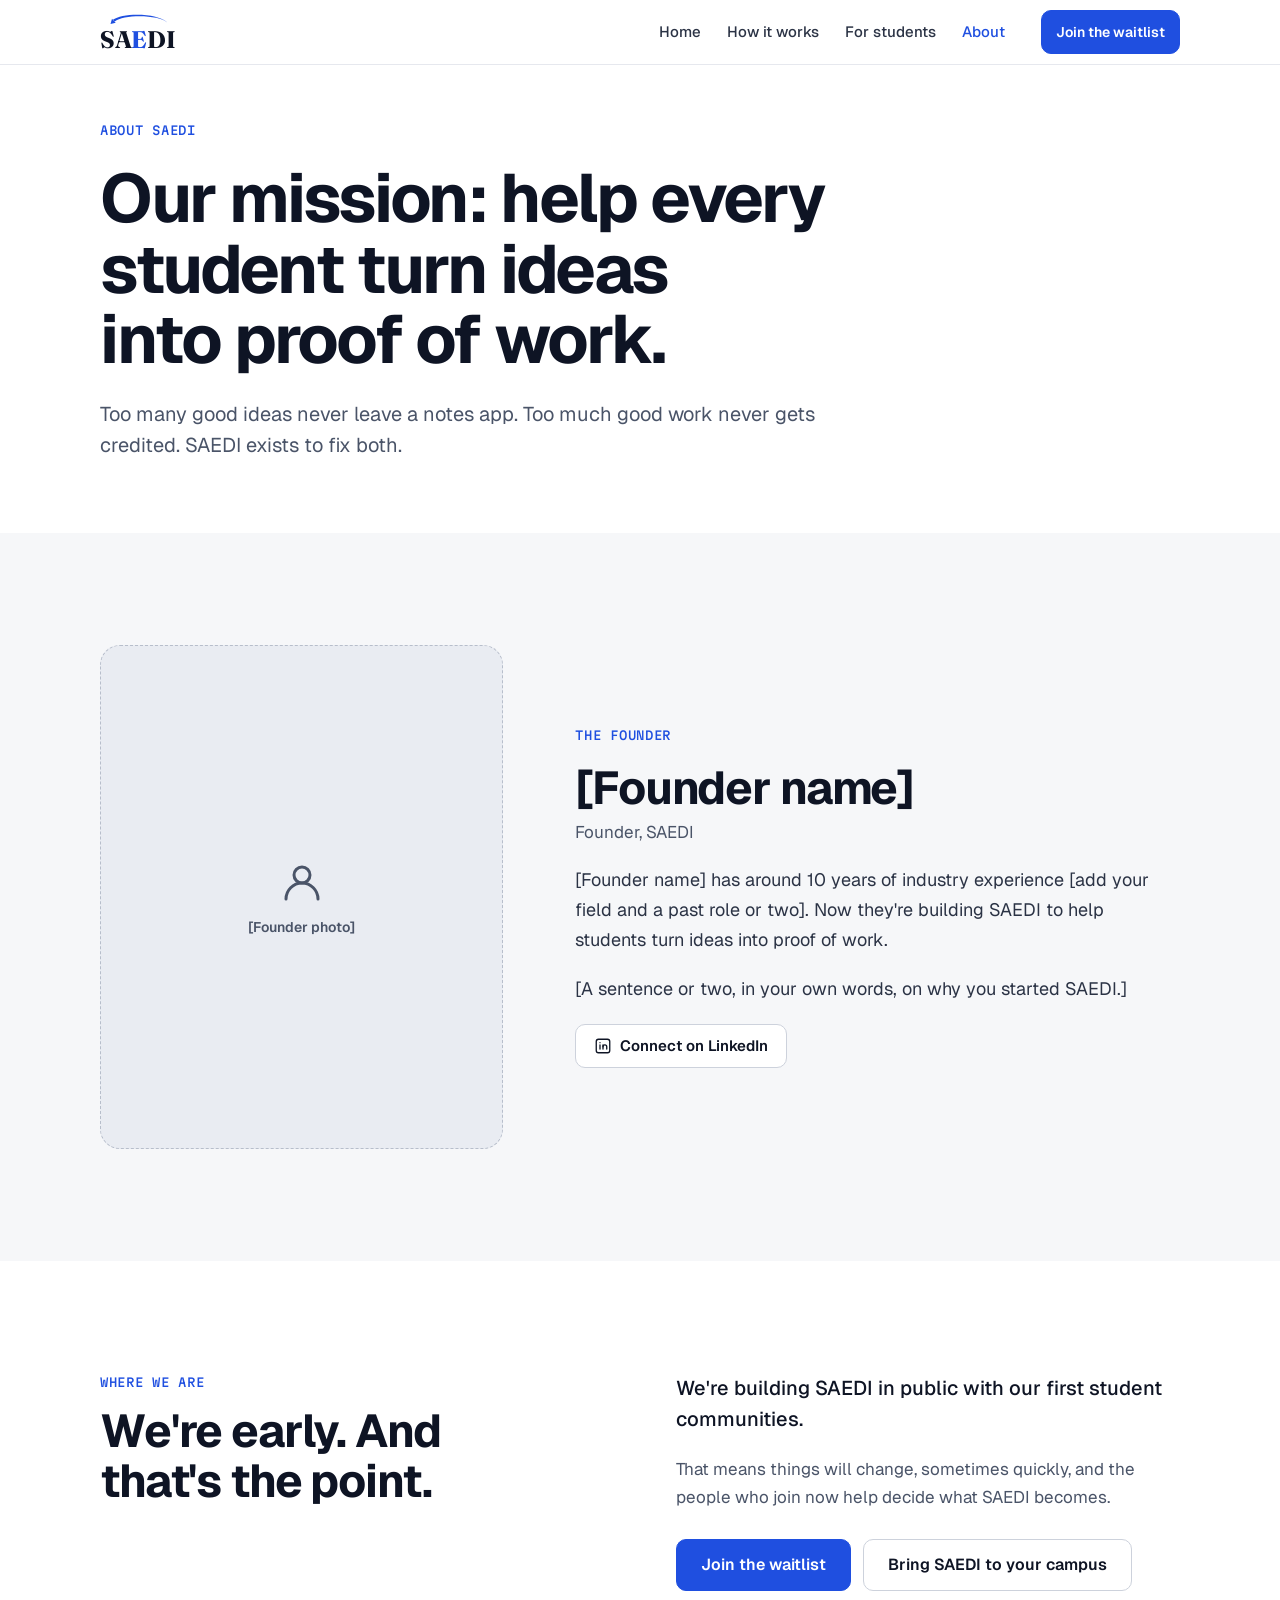
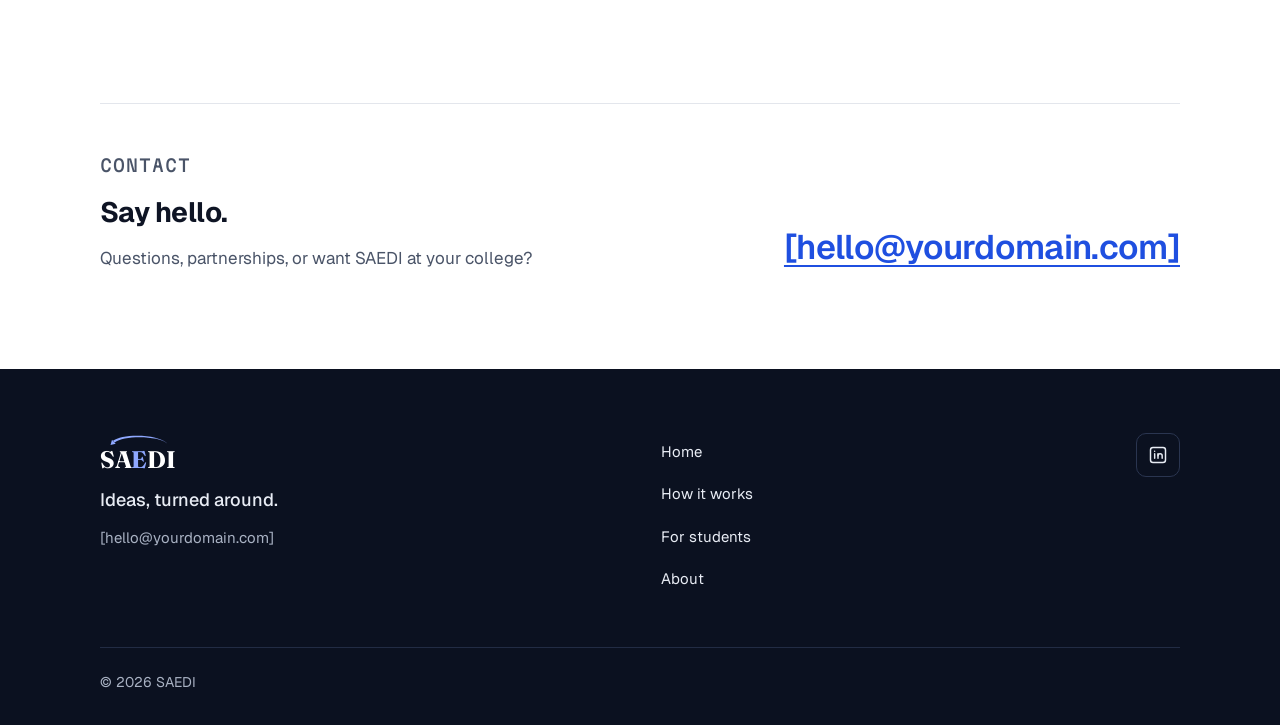
==== about.html @ 81aafddc "Initial onboarding website Static HTML/CSS/JS site built from the SAEDI website design canvas: Home," ====
<!doctype html>
<html lang="en">
<head>
<meta charset="utf-8">
<meta name="viewport" content="width=device-width, initial-scale=1">
<title>About — SAEDI</title>
<meta name="description" content="Our mission: help every student turn ideas into proof of work. SAEDI is being built in public with its first student communities.">
<meta name="theme-color" content="#1F4FE0">
<meta property="og:type" content="website">
<meta property="og:title" content="About — SAEDI">
<meta property="og:description" content="Our mission: help every student turn ideas into proof of work.">
<link rel="icon" href="assets/favicon.svg" type="image/svg+xml">
<link rel="preconnect" href="https://fonts.googleapis.com">
<link rel="preconnect" href="https://fonts.gstatic.com" crossorigin>
<link rel="stylesheet" href="https://fonts.googleapis.com/css2?family=Geist:wght@400;500;600;700&family=Martian+Mono:wght@500;700;800&family=Fraunces:opsz,wght@9..144,700&display=swap">
<link rel="stylesheet" href="css/styles.css">
</head>
<body>

<header class="hdr">
  <div class="wrap hdr__row">
    <a class="wordmark" href="index.html" aria-label="SAEDI home">
      <svg viewBox="0 0 500 90" aria-hidden="true"><path d="M450 72 C 392 6, 148 2, 86 52 L 98 64 C 156 16, 388 16, 450 72 Z" fill="currentColor"/><path d="M70 79 L79.6 45 L104.4 71 Z" fill="currentColor"/></svg>
      <span class="wordmark__text">SA<span class="e">E</span>DI</span>
    </a>
    <nav class="nav" id="site-nav" aria-label="Main">
      <a href="index.html">Home</a>
      <a href="how-it-works.html">How it works</a>
      <a href="for-students.html">For students</a>
      <a href="about.html" aria-current="page">About</a>
    </nav>
    <a class="btn" href="index.html#waitlist">Join the waitlist</a>
    <button class="menu-btn" type="button" aria-label="Open menu" aria-controls="site-nav" aria-expanded="false">
      <svg class="ico-open" width="20" height="20" viewBox="0 0 24 24" fill="none" stroke="currentColor" stroke-width="2" stroke-linecap="round" aria-hidden="true"><path d="M4 7h16M4 12h16M4 17h16"/></svg>
      <svg class="ico-close" width="20" height="20" viewBox="0 0 24 24" fill="none" stroke="currentColor" stroke-width="2" stroke-linecap="round" aria-hidden="true"><path d="M6 6l12 12M18 6L6 18"/></svg>
    </button>
  </div>
</header>

<main>

  <section class="page-hero">
    <div class="wrap col" style="--gap: 24px">
      <p class="eyebrow">About SAEDI</p>
      <h1 class="page-hero__title page-hero__title--about">Our mission: help every student turn ideas into proof of work.</h1>
      <p class="lead lead--lg" style="max-width: 56ch">Too many good ideas never leave a notes app. Too much good work never gets credited. SAEDI exists to fix both.</p>
    </div>
  </section>

  <section class="sec sec--soft" aria-labelledby="founder-title">
    <div class="wrap founder">
      <figure class="founder__fig">
        <div class="founder__photo">
          <svg width="48" height="48" viewBox="0 0 24 24" fill="none" stroke="currentColor" stroke-width="1.5" stroke-linecap="round" stroke-linejoin="round" aria-hidden="true"><circle cx="12" cy="9" r="4"/><path d="M4 21a8 8 0 0 1 16 0"/></svg>
          <span>[Founder photo]</span>
        </div>
        <figcaption class="sr-only">Photo of the founder</figcaption>
      </figure>
      <div class="founder__copy">
        <p class="eyebrow">The founder</p>
        <div class="founder__name">
          <h2 class="h2" id="founder-title">[Founder name]</h2>
          <span class="founder__role">Founder, SAEDI</span>
        </div>
        <p class="founder__bio">[Founder name] has around 10 years of industry experience [add your field and a past role or two]. Now they're building SAEDI to help students turn ideas into proof of work.</p>
        <p class="founder__bio">[A sentence or two, in your own words, on why you started SAEDI.]</p>
        <a class="btn btn--ghost" href="#"><svg width="18" height="18" viewBox="0 0 24 24" fill="none" stroke="currentColor" stroke-width="1.75" stroke-linecap="round" stroke-linejoin="round" aria-hidden="true"><rect x="3" y="3" width="18" height="18" rx="3"/><path d="M8 10.5V16"/><path d="M8 7.5v.01"/><path d="M12 16v-5.5"/><path d="M12 13a2.5 2.5 0 0 1 5 0v3"/></svg>Connect on LinkedIn</a>
      </div>
    </div>
  </section>

  <section class="sec" aria-labelledby="stage-title">
    <div class="wrap stage">
      <div class="col" style="--gap: 16px">
        <p class="eyebrow">Where we are</p>
        <h2 class="h2" id="stage-title">We're early. And that's the point.</h2>
      </div>
      <div class="col" style="--gap: 20px">
        <p class="stage__lead">We're building SAEDI in public with our first student communities.</p>
        <p class="stage__text">That means things will change, sometimes quickly, and the people who join now help decide what SAEDI becomes.</p>
        <div class="actions stage__actions">
          <a class="btn btn--lg" href="index.html#waitlist">Join the waitlist</a>
          <a class="btn btn--ghost btn--lg" href="for-students.html#ambassador">Bring SAEDI to your campus</a>
        </div>
      </div>
    </div>
  </section>

  <section class="sec--contact" aria-labelledby="contact-title">
    <div class="wrap">
      <div class="contact">
        <div class="contact__copy">
          <p class="eyebrow">Contact</p>
          <h2 id="contact-title">Say hello.</h2>
          <p>Questions, partnerships, or want SAEDI at your college?</p>
        </div>
        <a class="contact__mail" href="mailto:hello@yourdomain.com">[hello@yourdomain.com]</a>
      </div>
    </div>
  </section>

</main>

<footer class="ftr">
  <div class="wrap ftr__inner">
    <div class="ftr__row">
      <div class="ftr__brand">
        <a class="wordmark" href="index.html" aria-label="SAEDI home">
          <svg viewBox="0 0 500 90" aria-hidden="true"><path d="M450 72 C 392 6, 148 2, 86 52 L 98 64 C 156 16, 388 16, 450 72 Z" fill="currentColor"/><path d="M70 79 L79.6 45 L104.4 71 Z" fill="currentColor"/></svg>
          <span class="wordmark__text">SA<span class="e">E</span>DI</span>
        </a>
        <p class="ftr__tag">Ideas, turned around.</p>
        <a class="ftr__mail" href="mailto:hello@yourdomain.com">[hello@yourdomain.com]</a>
      </div>
      <nav class="ftr__nav" aria-label="Footer">
        <a href="index.html">Home</a>
        <a href="how-it-works.html">How it works</a>
        <a href="for-students.html">For students</a>
        <a href="about.html">About</a>
      </nav>
      <div class="ftr__soc">
        <a class="soc" href="https://www.linkedin.com/company/saedi-in/" target="_blank" rel="noopener" aria-label="SAEDI on LinkedIn"><svg width="20" height="20" viewBox="0 0 24 24" fill="none" stroke="currentColor" stroke-width="1.75" stroke-linecap="round" stroke-linejoin="round" aria-hidden="true"><rect x="3" y="3" width="18" height="18" rx="3"/><path d="M8 10.5V16"/><path d="M8 7.5v.01"/><path d="M12 16v-5.5"/><path d="M12 13a2.5 2.5 0 0 1 5 0v3"/></svg></a>
      </div>
    </div>
    <div class="ftr__legal">© 2026 SAEDI</div>
  </div>
</footer>

<script src="js/config.js"></script>
<script src="js/main.js"></script>
</body>
</html>
---- css/styles.css ----
/* ==========================================================================
   SAEDI — site stylesheet
   Built from the "SAEDI website" design canvas (design/project/*.dc.html).
   Sections: tokens, base, layout, header, buttons, type, footer,
             home, how it works, for students, about, waitlist form, motion
   ========================================================================== */

/* --- Tokens ------------------------------------------------------------- */
:root {
  color-scheme: light;

  --ink: #0E1424;
  --text: #2B3345;
  --muted: #4A5468;
  --muted-2: #5B6578;
  --faint: #A3ABBB;

  --line: #E3E6EC;
  --line-2: #E6E8EE;
  --line-3: #EEF0F4;

  --bg: #FFFFFF;
  --bg-soft: #F6F7F9;
  --bg-hover: #F3F5F8;
  --bg-tint: #F4F6FB;
  --bg-chip: #F1F3F6;
  --bg-photo: #E9ECF2;

  --blue: #1F4FE0;
  --blue-dark: #163BAD;
  --blue-tint: #EAF0FE;
  --blue-mid: #6A8CF0;
  --blue-pale: #DCE5FF;
  --blue-soft: #8FA8FF;

  --error: #B42318;

  --border-input: #C3C9D5;
  --border-ghost: #CDD2DC;
  --border-ghost-hover: #B7BECB;
  --border-ctl: #DDE1E8;

  --ftr-bg: #0B1120;
  --ftr-text: #E8ECF4;
  --ftr-muted: #A9B2C3;
  --ftr-line: #222C44;
  --ftr-soc: #2A3550;
  --ftr-soc-hover: #18213A;

  --font-body: 'Geist', system-ui, -apple-system, 'Segoe UI', sans-serif;
  --font-mono: 'Martian Mono', ui-monospace, Menlo, monospace;
  --font-serif: 'Fraunces', Georgia, serif;

  --shadow-card: 0 1px 2px rgba(14, 20, 36, .04), 0 16px 40px -16px rgba(14, 20, 36, .18);
  --shadow-form: 0 1px 2px rgba(14, 20, 36, .04), 0 16px 40px -20px rgba(14, 20, 36, .16);
  --shadow-float: 0 1px 2px rgba(14, 20, 36, .04), 0 10px 28px -14px rgba(14, 20, 36, .16);
}

/* --- Base --------------------------------------------------------------- */
*, *::before, *::after { box-sizing: border-box; }

html {
  -webkit-text-size-adjust: 100%;
  scroll-behavior: smooth;
  scroll-padding-top: 80px;
}

body {
  margin: 0;
  background: var(--bg);
  color: var(--ink);
  font-family: var(--font-body);
  font-size: 16px;
  line-height: 1.5;
  -webkit-font-smoothing: antialiased;
}

a { color: var(--blue); }
a:hover { color: var(--blue-dark); }

:focus-visible { outline: 2px solid var(--blue); outline-offset: 3px; border-radius: 6px; }

h1, h2, h3, p, figure, ul, ol { margin: 0; }
ul, ol { padding: 0; list-style: none; }
svg { display: block; }
img { display: block; max-width: 100%; height: auto; }
button { font: inherit; }

.sr-only {
  position: absolute; width: 1px; height: 1px; padding: 0; margin: -1px;
  overflow: hidden; clip: rect(0, 0, 0, 0); white-space: nowrap; border: 0;
}

/* --- Layout ------------------------------------------------------------- */
.wrap { width: 100%; max-width: 1160px; margin: 0 auto; padding-left: 20px; padding-right: 20px; }

.sec { padding: 72px 0; }
.sec--soft { background: var(--bg-soft); }

@media (min-width: 768px) {
  .wrap { padding-left: 40px; padding-right: 40px; }
  .sec { padding: 112px 0; }
}

.sec.sec--flush-top { padding-top: 0; }

/* generic vertical stack; override gap with --gap */
.col { display: flex; flex-direction: column; gap: var(--gap, 16px); }
.col--start { align-items: flex-start; }

/* section heading block; override width with --w */
.sec__head { display: flex; flex-direction: column; gap: 16px; max-width: var(--w, 640px); }
.sec__bar { display: flex; flex-wrap: wrap; align-items: flex-end; justify-content: space-between; gap: 24px; }

.actions { display: flex; flex-wrap: wrap; gap: 12px; }

/* --- Header ------------------------------------------------------------- */
.hdr {
  position: sticky; top: 0; z-index: 20;
  background: rgba(255, 255, 255, .95);
  border-bottom: 1px solid var(--line-2);
  -webkit-backdrop-filter: blur(10px);
  backdrop-filter: blur(10px);
}
.hdr__row { display: flex; flex-wrap: wrap; align-items: center; gap: 8px 12px; min-height: 64px; }

.wordmark {
  display: inline-flex; flex-direction: column; align-items: stretch; align-self: flex-start; gap: 2px;
  font-family: var(--font-serif); font-weight: 700;
  font-optical-sizing: none; font-variation-settings: 'opsz' 72;
  font-size: 24px; line-height: 1; letter-spacing: -.015em;
  color: var(--ink); text-decoration: none; padding: 8px 0;
}
.wordmark svg { width: 0; min-width: 100%; aspect-ratio: 500 / 90; height: auto; color: var(--blue); }
.wordmark .e { color: var(--blue); }
.wordmark__text { white-space: nowrap; }
.wordmark:hover { color: var(--ink); }
.hdr .wordmark { align-self: center; margin-right: auto; }

.nav { display: none; order: 5; flex-basis: 100%; flex-direction: column; padding: 4px 0 16px; }
.nav.is-open { display: flex; }
.nav a { color: var(--text); text-decoration: none; font-size: 16px; font-weight: 500; padding: 12px 8px; border-radius: 8px; }
.nav a:hover { color: var(--ink); background: var(--bg-hover); }
.nav a[aria-current="page"] { color: var(--blue); }

.menu-btn {
  display: inline-flex; align-items: center; justify-content: center;
  width: 44px; height: 44px; padding: 0;
  border: 1px solid var(--border-ctl); border-radius: 10px;
  background: #fff; color: var(--ink); cursor: pointer;
}
.menu-btn .ico-close { display: none; }
.menu-btn[aria-expanded="true"] .ico-open { display: none; }
.menu-btn[aria-expanded="true"] .ico-close { display: block; }

.hdr .btn { padding: 0 14px; font-size: 14px; }

@media (min-width: 920px) {
  .nav, .nav.is-open { display: flex; order: 0; flex-basis: auto; flex-direction: row; gap: 2px; padding: 0; margin-right: 12px; }
  .nav a { font-size: 15px; padding: 10px 12px; }
  .menu-btn { display: none; }
}

/* --- Buttons ------------------------------------------------------------ */
.btn {
  display: inline-flex; align-items: center; justify-content: center; gap: 8px;
  min-height: 44px; padding: 0 18px; border-radius: 10px;
  border: 1px solid var(--blue); background: var(--blue); color: #fff;
  font: inherit; font-size: 15px; font-weight: 600; text-decoration: none;
  cursor: pointer; white-space: nowrap;
}
.btn:hover { background: var(--blue-dark); border-color: var(--blue-dark); color: #fff; }
.btn:disabled { opacity: .7; cursor: default; }

.btn--ghost { background: #fff; color: var(--ink); border-color: var(--border-ghost); }
.btn--ghost:hover { background: var(--bg-hover); border-color: var(--border-ghost-hover); color: var(--ink); }

.btn--white { background: #fff; color: var(--blue); border-color: #fff; }
.btn--white:hover { background: var(--blue-tint); border-color: var(--blue-tint); color: var(--blue-dark); }

.btn--lg { min-height: 52px; padding: 0 24px; font-size: 16px; }
.btn--block { width: 100%; }

.link-more { display: inline-flex; align-items: center; gap: 8px; min-height: 44px; font-weight: 600; font-size: 16px; text-decoration: none; }

/* --- Type --------------------------------------------------------------- */
.eyebrow {
  font-family: var(--font-mono); font-size: 12px; font-weight: 500;
  letter-spacing: .06em; text-transform: uppercase; color: var(--blue);
}
.eyebrow--light { color: var(--blue-pale); }

.mono-lbl {
  font-family: var(--font-mono); font-size: 11px; font-weight: 500;
  letter-spacing: .06em; text-transform: uppercase; color: var(--muted);
}

.h2 { font-size: clamp(30px, 5vw, 46px); line-height: 1.08; letter-spacing: -.025em; font-weight: 700; text-wrap: balance; }
.lead { font-size: 18px; line-height: 1.55; color: var(--muted); text-wrap: pretty; }
.lead--lg { font-size: 20px; }
.note { font-size: 15px; line-height: 1.6; color: var(--muted); }

/* inner-page hero */
.page-hero { padding: 56px 0 72px; }
.page-hero--tight { padding-bottom: 24px; }
.page-hero__title { font-size: clamp(36px, 7vw, 64px); line-height: 1.04; letter-spacing: -.035em; font-weight: 700; text-wrap: balance; max-width: 16ch; }
.page-hero__title--students { font-size: clamp(38px, 7.4vw, 72px); line-height: 1.02; max-width: 14ch; }
.page-hero__title--about { font-size: clamp(36px, 7vw, 68px); max-width: 18ch; }

/* --- Footer ------------------------------------------------------------- */
.ftr { background: var(--ftr-bg); color: var(--ftr-text); }
.ftr a { color: var(--ftr-text); text-decoration: none; }
.ftr a:hover { color: #fff; text-decoration: underline; }
.ftr__inner { padding-top: 64px; padding-bottom: 32px; display: flex; flex-direction: column; gap: 48px; }
.ftr__row { display: flex; flex-wrap: wrap; justify-content: space-between; gap: 40px 64px; }
.ftr__brand { display: flex; flex-direction: column; gap: 14px; max-width: 320px; }
.ftr .wordmark { color: #fff; padding: 0; }
.ftr .wordmark svg, .ftr .wordmark .e { color: var(--blue-soft); }
.ftr__tag { font-size: 18px; font-weight: 500; color: var(--ftr-text); }
.ftr a.ftr__mail { font-size: 15px; color: var(--ftr-muted); }
.ftr__nav { display: flex; flex-direction: column; gap: 4px; font-size: 15px; }
.ftr__nav a { padding: 8px 0; }
.ftr__soc { display: flex; gap: 10px; align-items: flex-start; }
.soc { display: inline-flex; align-items: center; justify-content: center; width: 44px; height: 44px; border: 1px solid var(--ftr-soc); border-radius: 10px; }
.soc:hover { background: var(--ftr-soc-hover); }
.ftr__legal { border-top: 1px solid var(--ftr-line); padding-top: 24px; font-size: 14px; color: var(--ftr-muted); }

/* ==========================================================================
   HOME
   ========================================================================== */

/* --- Hero --------------------------------------------------------------- */
.hero { padding: 40px 0 72px; }
.hero__grid { display: grid; gap: 56px; align-items: center; }
.hero__copy { display: flex; flex-direction: column; gap: 28px; align-items: flex-start; min-width: 0; }
.hero__title-block { display: flex; flex-direction: column; gap: 6px; }
.hero__tagline { font-size: clamp(30px, 5.4vw, 48px); line-height: 1.05; font-weight: 700; letter-spacing: -.03em; }
.hero__tagline em { font-style: normal; color: var(--blue); }
.hero__lead { max-width: 30ch; font-size: 20px; color: var(--text); }
.hero__fig { min-width: 0; }

@media (min-width: 960px) {
  .hero { padding: 96px 0 128px; }
  .hero__grid { grid-template-columns: minmax(0, 1.15fr) minmax(0, 1fr); gap: 72px; }
}

/* IDEAS → SAEDI letter flip */
.flip {
  display: flex;
  font-family: var(--font-mono); font-weight: 800;
  font-size: clamp(60px, 17vw, 148px); line-height: 1; letter-spacing: 0;
  color: var(--ink); perspective: 800px;
}
.flip .l { display: inline-block; width: 1ch; text-align: center; animation: turnA 1.3s cubic-bezier(.65, 0, .3, 1) .9s both; }
.flip.re .l { animation-name: turnB; animation-delay: .15s; }
.l1 { --dx: 4ch;  --dy: -.3em; }
.l2 { --dx: 2ch;  --dy: .22em; }
.l3 { --dx: 0ch;  --dy: 0em; }
.l4 { --dx: -2ch; --dy: -.22em; }
.l5 { --dx: -4ch; --dy: .3em; }

@keyframes turnA {
  0%   { transform: translate(0, 0) rotateY(0deg); color: var(--faint); }
  50%  { transform: translate(calc(var(--dx) / 2), var(--dy)) rotateY(180deg); color: var(--muted-2); }
  100% { transform: translate(var(--dx), 0) rotateY(360deg); color: var(--ink); }
}
@keyframes turnB {
  0%   { transform: translate(0, 0) rotateY(0deg); color: var(--faint); }
  50%  { transform: translate(calc(var(--dx) / 2), var(--dy)) rotateY(180deg); color: var(--muted-2); }
  100% { transform: translate(var(--dx), 0) rotateY(360deg); color: var(--ink); }
}

.flip-note { display: flex; align-items: center; gap: 8px; flex-wrap: wrap; }
.flip-note__text { font-family: var(--font-mono); font-size: 13px; color: var(--muted); }
.replay {
  display: inline-flex; align-items: center; gap: 6px; min-height: 44px; padding: 0 10px;
  border: 0; border-radius: 8px; background: transparent; color: var(--muted);
  font: inherit; font-size: 13px; font-weight: 500; cursor: pointer;
}
.replay:hover { background: var(--bg-hover); color: var(--ink); }

/* --- Contribution record card (hero figure) ------------------------------ */
.panel { background: var(--bg-tint); border-radius: 24px; padding: clamp(16px, 4vw, 36px); }

.record {
  background: #fff; border: 1px solid var(--line); border-radius: 16px;
  box-shadow: var(--shadow-card); padding: 22px;
  display: flex; flex-direction: column; gap: 18px;
}
.record__top { display: flex; align-items: center; justify-content: space-between; gap: 12px; }
.tag { font-size: 12px; font-weight: 600; color: var(--muted); border: 1px solid var(--border-ctl); border-radius: 999px; padding: 3px 10px; }
.record__room { display: flex; flex-direction: column; gap: 4px; }
.record__room-lbl { font-size: 13px; color: var(--muted); }
.record__room-name { font-size: 18px; font-weight: 600; letter-spacing: -.01em; }
.record__list { display: flex; flex-direction: column; }
.record__item { display: flex; align-items: center; gap: 12px; padding: 14px 0; border-top: 1px solid var(--line-3); }
.record__task { flex: 1; min-width: 0; display: flex; flex-direction: column; gap: 4px; }
.record__task-name { font-size: 15px; font-weight: 500; }
.record__task-role { font-size: 13px; color: var(--muted); }
.record__foot { display: flex; align-items: center; gap: 8px; padding-top: 14px; border-top: 1px solid var(--line-3); font-size: 13px; color: var(--muted); }

.pill {
  display: inline-flex; align-items: center; gap: 6px;
  font-size: 13px; font-weight: 600; color: var(--blue); background: var(--blue-tint);
  border-radius: 999px; padding: 5px 10px;
}
.pill--muted { color: var(--muted); background: var(--bg-chip); }

/* --- The problem -------------------------------------------------------- */
.problems { display: grid; grid-template-columns: repeat(auto-fit, minmax(min(280px, 100%), 1fr)); gap: 40px; }
.problem { display: flex; flex-direction: column; gap: 12px; }
.problem__num { font-family: var(--font-mono); font-size: 14px; font-weight: 700; color: var(--blue); }
.problem h3 { font-size: 21px; font-weight: 600; letter-spacing: -.01em; }
.problem p { font-size: 16px; line-height: 1.6; color: var(--muted); }

/* --- The turnaround (animated flow) ------------------------------------- */
.flow {
  display: grid; gap: 28px;
  background: #fff; border: 1px solid var(--line); border-radius: 24px;
  padding: clamp(20px, 4vw, 40px);
}
@media (min-width: 900px) {
  .flow { grid-template-columns: minmax(0, .85fr) minmax(0, 1.15fr); gap: 56px; align-items: center; }
}
.flow__intro { display: flex; flex-direction: column; gap: 20px; }
.flow__head { display: flex; flex-direction: column; gap: 10px; }
.flow__title { font-size: clamp(24px, 3.4vw, 32px); line-height: 1.12; font-weight: 700; letter-spacing: -.02em; }

.stl { display: flex; flex-direction: column; gap: 4px; }
.st {
  display: flex; align-items: center; gap: 14px; min-height: 48px; padding: 10px 14px;
  border-radius: 12px; font-size: 16px; font-weight: 500; color: var(--muted);
  animation: stHi 20s infinite;
}
.st .n {
  flex: none; display: inline-flex; align-items: center; justify-content: center;
  width: 28px; height: 28px; border-radius: 999px; border: 1.5px solid var(--border-input);
  font-family: var(--font-mono); font-size: 12px; font-weight: 700; color: var(--muted);
  animation: stN 20s infinite;
}
@keyframes stHi {
  0%, 19%    { background: var(--blue-tint); color: var(--ink); }
  20.5%, 100% { background: transparent; color: var(--muted); }
}
@keyframes stN {
  0%, 19%    { background: var(--blue); border-color: var(--blue); color: #fff; }
  20.5%, 100% { background: transparent; border-color: var(--border-input); color: var(--muted); }
}

.stagebox { position: relative; height: 430px; background: var(--bg-tint); border-radius: 18px; overflow: hidden; }
@media (min-width: 900px) { .stagebox { height: 400px; } }

.sc {
  position: absolute; top: 20px; right: 20px; bottom: 20px; left: 20px;
  display: flex; flex-direction: column; justify-content: center; gap: 10px;
  opacity: 0; animation: scn 20s infinite;
}
@keyframes scn {
  0%    { opacity: 0; transform: translateY(10px); }
  2.5%  { opacity: 1; transform: none; }
  18.5% { opacity: 1; transform: none; }
  20.5% { opacity: 0; transform: translateY(-6px); }
  100%  { opacity: 0; }
}
.pop { opacity: 0; animation: pop 20s infinite; }
@keyframes pop {
  0%   { opacity: 0; transform: translateY(8px); }
  2%   { opacity: 1; transform: none; }
  17%  { opacity: 1; }
  18%  { opacity: 0; }
  100% { opacity: 0; }
}
.flow:hover .st, .flow:hover .st .n, .flow:hover .sc, .flow:hover .pop { animation-play-state: paused; }

.fcard { background: #fff; border: 1px solid var(--line); border-radius: 14px; padding: 16px; box-shadow: var(--shadow-float); }
.fcard--col { display: flex; flex-direction: column; gap: 12px; }
.fcard--col-lg { display: flex; flex-direction: column; gap: 14px; }
.fcard--bar { padding: 12px 16px; }
.fcard__row { display: flex; justify-content: space-between; align-items: center; gap: 8px; }
.fcard__row--divided { padding-bottom: 10px; border-bottom: 1px solid var(--line-3); }
.fcard__title { font-size: 19px; font-weight: 600; letter-spacing: -.01em; }
.fcard__title--sm { font-size: 15px; }
.fcard__title--md { font-size: 16px; }
.fcard__title--lg { font-size: 17px; }
.fcard__text { font-size: 14px; line-height: 1.55; color: var(--muted); }
.fcard__meta { font-size: 13px; color: var(--muted); padding-top: 10px; border-top: 1px solid var(--line-3); }
.fcard__line { display: flex; justify-content: space-between; gap: 8px; font-size: 14px; padding-top: 10px; border-top: 1px solid var(--line-3); }
.fcard__line b { color: var(--blue); font-weight: 600; }

.badge { font-size: 12px; font-weight: 600; color: var(--blue); background: var(--blue-tint); border-radius: 999px; padding: 3px 10px; }
.badge--live { display: inline-flex; align-items: center; gap: 6px; font-weight: 700; color: #fff; background: var(--blue); padding: 4px 10px; }
.badge--live i { width: 6px; height: 6px; border-radius: 999px; background: #fff; }
.lock { display: inline-flex; align-items: center; gap: 6px; font-size: 12px; font-weight: 600; color: var(--muted); }

.room-head { display: flex; align-items: center; gap: 10px; }
.room-head__ico { display: inline-flex; align-items: center; justify-content: center; width: 32px; height: 32px; border-radius: 10px; background: var(--blue); color: #fff; }
.room-head__text { display: flex; flex-direction: column; }
.roles { display: grid; grid-template-columns: repeat(2, minmax(0, 1fr)); gap: 8px; }
.role { border: 1px solid var(--blue); background: var(--blue-tint); border-radius: 10px; padding: 10px; display: flex; flex-direction: column; gap: 2px; }
.role__name { font-size: 14px; font-weight: 600; }
.role__state { font-size: 12px; font-weight: 600; color: var(--blue); }
.role--open { border: 1px dashed var(--border-input); background: transparent; }
.role--open .role__state { font-weight: 400; color: var(--muted); }

.bub { display: flex; gap: 10px; align-items: flex-start; }
.av { flex: none; display: inline-flex; align-items: center; justify-content: center; width: 30px; height: 30px; border-radius: 999px; background: var(--blue-tint); color: var(--blue); font-size: 12px; font-weight: 700; }
.msg { background: #fff; border: 1px solid var(--line); border-radius: 12px; padding: 8px 12px; font-size: 14px; line-height: 1.45; display: flex; flex-direction: column; gap: 2px; }
.msg small { font-size: 12px; color: var(--muted); font-weight: 500; }
.msg--me { align-self: flex-end; background: var(--blue); color: #fff; border-radius: 12px; padding: 8px 12px; font-size: 14px; line-height: 1.45; max-width: 80%; }

/* --- How it works (home summary) ---------------------------------------- */
.steps { display: grid; grid-template-columns: repeat(auto-fit, minmax(min(230px, 100%), 1fr)); gap: 40px 28px; }
.step { display: flex; flex-direction: column; gap: 12px; padding-top: 20px; border-top: 2px solid var(--line); }
.step--accent { border-top-color: var(--blue); }
.step__num { font-family: var(--font-mono); font-size: 13px; font-weight: 700; color: var(--blue); }
.step h3 { font-size: 22px; font-weight: 600; letter-spacing: -.01em; }
.step p { font-size: 16px; line-height: 1.6; color: var(--muted); }

/* --- Who it's for ------------------------------------------------------- */
.who { display: grid; gap: 20px; }
@media (min-width: 860px) { .who { grid-template-columns: repeat(2, minmax(0, 1fr)); } }
.who__card { border: 1px solid var(--line); border-radius: 20px; padding: clamp(24px, 4vw, 40px); display: flex; flex-direction: column; gap: 20px; }
.who__card h3 { font-size: 26px; font-weight: 700; letter-spacing: -.02em; }
.who__card p { font-size: 17px; line-height: 1.6; color: var(--muted); }
.who__card--blue { background: var(--blue); border-color: var(--blue); color: #fff; }
.who__card--blue p { color: var(--blue-pale); }

.checks { display: flex; flex-direction: column; gap: 12px; font-size: 16px; line-height: 1.5; }
.checks li { display: flex; gap: 10px; }
.checks svg { flex: none; margin-top: 2px; }

.chips { display: flex; flex-wrap: wrap; gap: 8px; }
.chip { font-size: 14px; font-weight: 500; color: var(--blue); background: var(--blue-tint); border-radius: 999px; padding: 6px 12px; }
.chip--outline { color: inherit; background: transparent; border: 1px solid rgba(255, 255, 255, .4); }

/* --- Waitlist section --------------------------------------------------- */
.wl { display: grid; gap: 40px; align-items: start; }
@media (min-width: 960px) { .wl { grid-template-columns: minmax(0, .9fr) minmax(0, 1.1fr); gap: 72px; } }

/* ==========================================================================
   HOW IT WORKS
   ========================================================================== */
.journey { padding: 40px 0 72px; }
.jstep { display: grid; grid-template-columns: 44px minmax(0, 1fr); gap: 4px 18px; padding: 32px 0; border-top: 1px solid var(--line); }
.jstep:last-child { border-bottom: 1px solid var(--line); }
.jstep__num {
  grid-row: span 3; display: inline-flex; align-items: center; justify-content: center;
  width: 44px; height: 44px; border-radius: 999px; border: 1.5px solid var(--blue); color: var(--blue);
  font-family: var(--font-mono); font-size: 14px; font-weight: 700;
}
.jstep__num--fill { background: var(--blue); color: #fff; }
.jstep__body { display: flex; flex-direction: column; gap: 10px; }
.jstep h2 { font-size: 24px; font-weight: 700; letter-spacing: -.02em; }
.jstep__text { font-size: 17px; line-height: 1.6; color: var(--text); }
.jstep__sub { font-size: 15px; line-height: 1.55; color: var(--muted); }
.jstep__list { display: flex; flex-direction: column; gap: 8px; font-size: 15px; line-height: 1.55; color: var(--muted); }
.jstep__list strong { color: var(--ink); font-weight: 600; }
.phase { font-family: var(--font-mono); font-size: 11px; font-weight: 500; letter-spacing: .06em; text-transform: uppercase; color: var(--muted); }

@media (min-width: 860px) {
  .jstep { grid-template-columns: 64px minmax(0, .9fr) minmax(0, 1.1fr); gap: 0 40px; padding: 40px 0; }
  .jstep__num { grid-row: auto; width: 52px; height: 52px; }
}

.faqgrid { display: grid; gap: 32px; }
@media (min-width: 960px) { .faqgrid { grid-template-columns: minmax(0, .7fr) minmax(0, 1.3fr); gap: 72px; } }
.faq details { border-top: 1px solid var(--line); }
.faq details:last-child { border-bottom: 1px solid var(--line); }
.faq summary {
  list-style: none; cursor: pointer;
  display: flex; align-items: center; justify-content: space-between; gap: 16px;
  min-height: 64px; padding: 16px 0; font-size: 18px; font-weight: 600; letter-spacing: -.01em;
}
.faq summary::-webkit-details-marker { display: none; }
.faq .pm { flex: none; transition: transform .2s ease; }
.faq details[open] .pm { transform: rotate(45deg); }
.faq .ans { padding: 0 0 24px; font-size: 16px; line-height: 1.65; color: var(--muted); max-width: 68ch; }

.cta { display: flex; flex-direction: column; align-items: flex-start; gap: 24px; }

/* ==========================================================================
   FOR STUDENTS
   ========================================================================== */
.gcards { display: grid; grid-template-columns: repeat(auto-fit, minmax(min(250px, 100%), 1fr)); gap: 16px; }
.gcard { display: flex; flex-direction: column; gap: 14px; padding: 28px; border: 1px solid var(--line); border-radius: 18px; background: #fff; }
.gcard h3 { font-size: 20px; font-weight: 600; letter-spacing: -.01em; }
.gcard p { font-size: 16px; line-height: 1.6; color: var(--muted); }
.icon { display: inline-flex; align-items: center; justify-content: center; width: 48px; height: 48px; border-radius: 12px; background: var(--blue-tint); color: var(--blue); }

.campus { display: grid; gap: 20px; }
@media (min-width: 960px) { .campus { grid-template-columns: minmax(0, 1.3fr) minmax(0, 1fr); } }
.campus__side { display: flex; flex-direction: column; gap: 20px; }
.campus__side .card { flex: 1; }

.card { border: 1px solid var(--line); border-radius: 20px; padding: 28px; display: flex; flex-direction: column; gap: 12px; }
.card h3 { font-size: 21px; font-weight: 700; letter-spacing: -.015em; }
.card p { font-size: 16px; line-height: 1.6; color: var(--muted); }
.card--lg { padding: clamp(24px, 4vw, 40px); gap: 20px; }
.card--lg h3 { font-size: 26px; letter-spacing: -.02em; }
.card--lg p { font-size: 17px; }

.sprint__top { display: flex; flex-wrap: wrap; align-items: baseline; justify-content: space-between; gap: 8px; }
.sprint__len { font-family: var(--font-mono); font-size: 13px; font-weight: 700; color: var(--blue); }
.sprint__plan { display: flex; flex-direction: column; gap: 10px; padding-top: 8px; }
.weeks { display: grid; grid-template-columns: repeat(4, minmax(0, 1fr)); gap: 6px; }
.weeks__bar span { height: 8px; border-radius: 4px; background: var(--blue-mid); }
.weeks__bar span:first-child { background: var(--blue); }
.weeks__bar span:last-child { background: var(--ink); }
.weeks__labels { font-size: 14px; line-height: 1.4; color: var(--muted); }
.weeks__labels li { display: flex; flex-direction: column; gap: 2px; }
.weeks__labels strong { color: var(--ink); font-weight: 600; }

.sec--banner { padding: 0 0 72px; }
.banner {
  background: var(--blue); color: #fff; border-radius: 24px; padding: clamp(28px, 6vw, 64px);
  display: flex; flex-wrap: wrap; align-items: flex-end; justify-content: space-between; gap: 32px;
}
.banner__copy { display: flex; flex-direction: column; gap: 16px; max-width: 600px; }
.banner h2 { font-size: clamp(30px, 5vw, 44px); line-height: 1.08; letter-spacing: -.025em; font-weight: 700; }
.banner p { font-size: 18px; line-height: 1.55; color: var(--blue-pale); }

/* ==========================================================================
   ABOUT
   ========================================================================== */
.founder { display: grid; gap: 36px; align-items: center; }
@media (min-width: 860px) { .founder { grid-template-columns: minmax(0, .8fr) minmax(0, 1.2fr); gap: 72px; } }
.founder__fig { display: flex; flex-direction: column; gap: 12px; }
.founder__photo {
  aspect-ratio: 4 / 5; width: 100%; max-width: 420px; border-radius: 20px;
  background: var(--bg-photo); border: 1.5px dashed var(--border-ghost-hover);
  display: flex; flex-direction: column; align-items: center; justify-content: center; gap: 12px; color: var(--muted);
  overflow: hidden;
}
.founder__photo span { font-size: 14px; font-weight: 600; }
.founder__photo img { width: 100%; height: 100%; object-fit: cover; }
.founder__copy { display: flex; flex-direction: column; gap: 20px; align-items: flex-start; }
.founder__name { display: flex; flex-direction: column; gap: 6px; }
.founder__role { font-size: 17px; color: var(--muted); }
.founder__bio { font-size: 18px; line-height: 1.65; color: var(--text); max-width: 56ch; }

.stage { display: grid; gap: 40px; }
@media (min-width: 960px) { .stage { grid-template-columns: repeat(2, minmax(0, 1fr)); gap: 72px; } }
.stage__lead { font-size: 20px; line-height: 1.55; color: var(--ink); font-weight: 500; }
.stage__text { font-size: 17px; line-height: 1.65; color: var(--muted); }
.stage__actions { padding-top: 8px; }

.sec--contact { padding: 0 0 96px; }
.contact { border-top: 1px solid var(--line); padding-top: 48px; display: flex; flex-wrap: wrap; align-items: flex-end; justify-content: space-between; gap: 24px; }
.contact__copy { display: flex; flex-direction: column; gap: 12px; }
.contact h2 { font-size: 28px; font-weight: 700; letter-spacing: -.02em; }
.contact p { font-size: 17px; line-height: 1.6; color: var(--muted); }
.contact__mail {
  font-size: clamp(22px, 4vw, 34px); font-weight: 600; letter-spacing: -.02em;
  text-decoration: underline; text-underline-offset: 6px; text-decoration-thickness: 2px;
  overflow-wrap: anywhere;
}

/* ==========================================================================
   WAITLIST FORM (shared component)
   ========================================================================== */
.wl-form {
  color: var(--ink); background: #fff; border: 1px solid var(--line); border-radius: 20px;
  padding: clamp(20px, 4vw, 36px); width: 100%; box-shadow: var(--shadow-form);
}
.wl-form form { display: flex; flex-direction: column; gap: 22px; }
.wl-form__row { display: grid; grid-template-columns: repeat(auto-fit, minmax(min(220px, 100%), 1fr)); gap: 18px; }

.field { display: flex; flex-direction: column; gap: 8px; }
.field label { font-size: 14px; font-weight: 600; }
.field .opt { font-weight: 400; color: var(--muted-2); }
.input {
  font: inherit; font-size: 16px; color: var(--ink); height: 48px; padding: 0 14px;
  border: 1px solid var(--border-input); border-radius: 10px; background: #fff; width: 100%;
}
.input::placeholder { color: var(--muted-2); opacity: 1; }

.wl-form fieldset { border: 0; margin: 0; padding: 0; display: flex; flex-direction: column; gap: 10px; min-width: 0; }
.wl-form legend { font-size: 14px; font-weight: 600; padding: 0; margin-bottom: 10px; }
.choices { display: grid; grid-template-columns: repeat(auto-fit, minmax(min(150px, 100%), 1fr)); gap: 10px; }
.choice {
  display: flex; align-items: center; gap: 10px; min-height: 52px; padding: 12px 14px;
  border-radius: 12px; border: 1.5px solid var(--border-input); background: #fff;
  font-size: 15px; font-weight: 500; cursor: pointer;
}
.choice input { width: 18px; height: 18px; margin: 0; accent-color: var(--blue); flex: none; }
.choice.is-selected, .choice:has(input:checked) { border-color: var(--blue); background: var(--blue-tint); }

/* honeypot: off-screen, never shown to people */
.hp { position: absolute; left: -10000px; top: auto; width: 1px; height: 1px; overflow: hidden; }

.wl-form__submit { display: flex; flex-direction: column; gap: 12px; }
.wl-form__fine { font-size: 13px; line-height: 1.5; color: var(--muted-2); text-align: center; }
.wl-form__error { font-size: 14px; line-height: 1.5; color: var(--error); }
.wl-form__error a { color: inherit; }

.wl-form__done { display: none; flex-direction: column; align-items: flex-start; gap: 16px; padding: 12px 0; }
.wl-form.is-done form { display: none; }
.wl-form.is-done .wl-form__done { display: flex; }
.wl-form__check { display: inline-flex; align-items: center; justify-content: center; width: 56px; height: 56px; border-radius: 999px; background: var(--blue-tint); color: var(--blue); }
.wl-form__done h3 { font-size: 28px; line-height: 1.15; font-weight: 700; letter-spacing: -.02em; }
.wl-form__done p { font-size: 17px; line-height: 1.6; color: var(--muted); }
.wl-form__done strong { color: var(--ink); font-weight: 600; }

/* ==========================================================================
   MOTION
   ========================================================================== */
@media (prefers-reduced-motion: reduce) {
  html { scroll-behavior: auto; }
  .flip .l { animation: none !important; transform: translateX(var(--dx)); color: var(--ink); }
  .replay { display: none; }
  .st, .st .n { animation: none; }
  .stagebox { height: auto; display: flex; flex-direction: column; gap: 20px; padding: 20px; }
  .sc { position: static; opacity: 1; animation: none; }
  .pop { opacity: 1; animation: none; }
  .faq .pm { transition: none; }
}
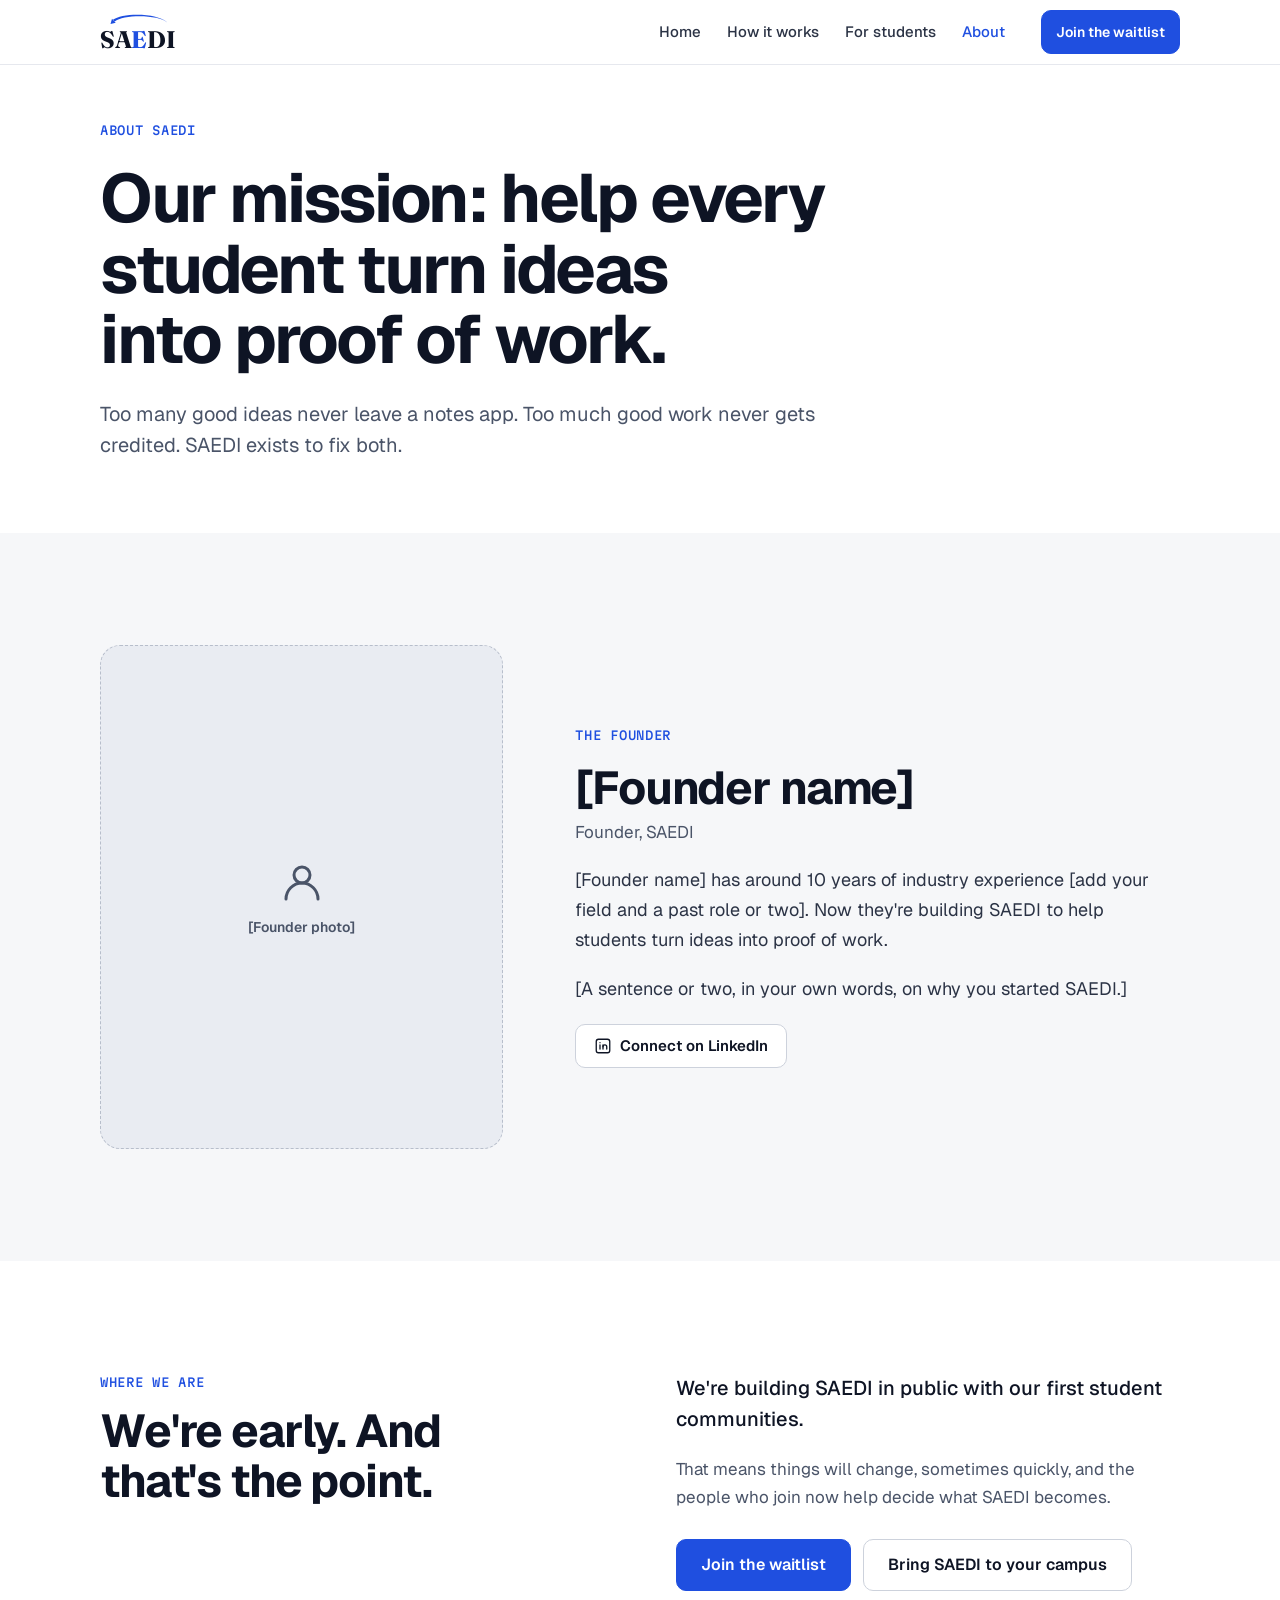
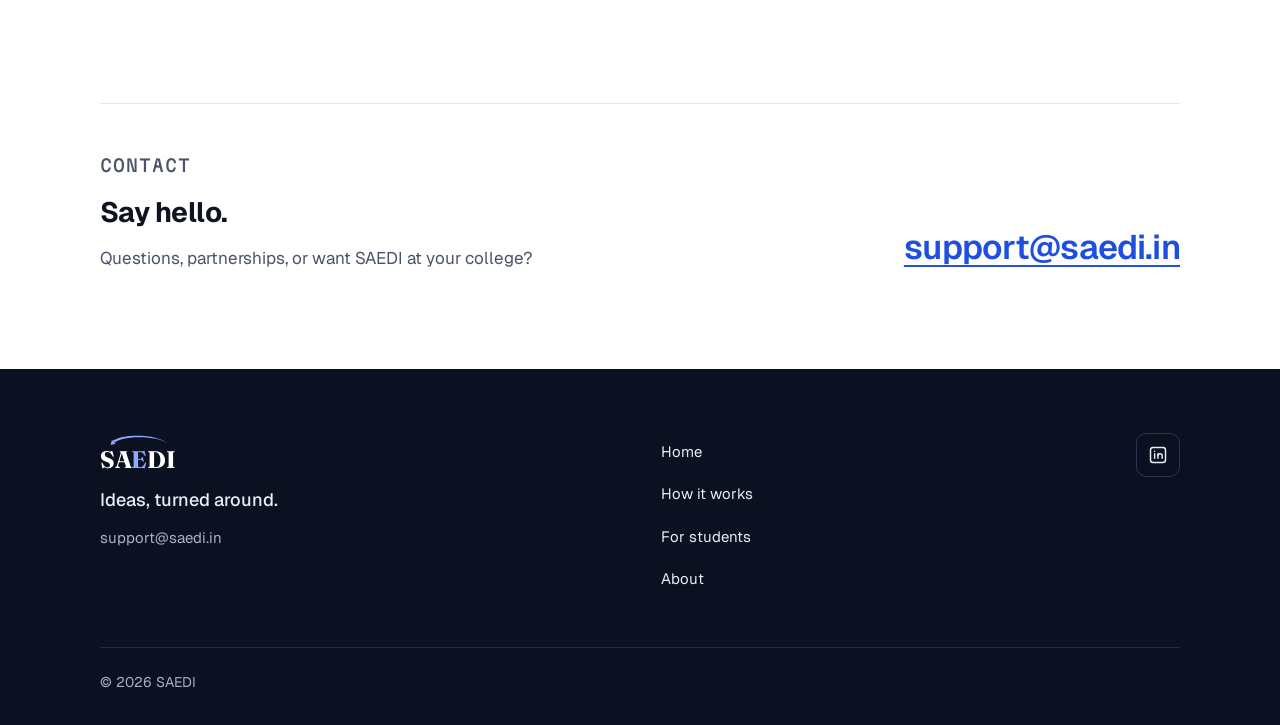
==== commit b0c2d1f8: "Use support@saedi.in as the contact address Replaces the [hello@yourdomain.com] placeholder in the f" ====
--- a/about.html
+++ b/about.html
@@ -6,6 +6,8 @@
 <title>About — SAEDI</title>
 <meta name="description" content="Our mission: help every student turn ideas into proof of work. SAEDI is being built in public with its first student communities.">
 <meta name="theme-color" content="#1F4FE0">
+<link rel="canonical" href="https://saedi.in/about.html">
+<meta property="og:url" content="https://saedi.in/about.html">
 <meta property="og:type" content="website">
 <meta property="og:title" content="About — SAEDI">
 <meta property="og:description" content="Our mission: help every student turn ideas into proof of work.">
@@ -94,7 +96,7 @@
           <h2 id="contact-title">Say hello.</h2>
           <p>Questions, partnerships, or want SAEDI at your college?</p>
         </div>
-        <a class="contact__mail" href="mailto:hello@yourdomain.com">[hello@yourdomain.com]</a>
+        <a class="contact__mail" href="mailto:support@saedi.in">support@saedi.in</a>
       </div>
     </div>
   </section>
@@ -110,7 +112,7 @@
           <span class="wordmark__text">SA<span class="e">E</span>DI</span>
         </a>
         <p class="ftr__tag">Ideas, turned around.</p>
-        <a class="ftr__mail" href="mailto:hello@yourdomain.com">[hello@yourdomain.com]</a>
+        <a class="ftr__mail" href="mailto:support@saedi.in">support@saedi.in</a>
       </div>
       <nav class="ftr__nav" aria-label="Footer">
         <a href="index.html">Home</a>
